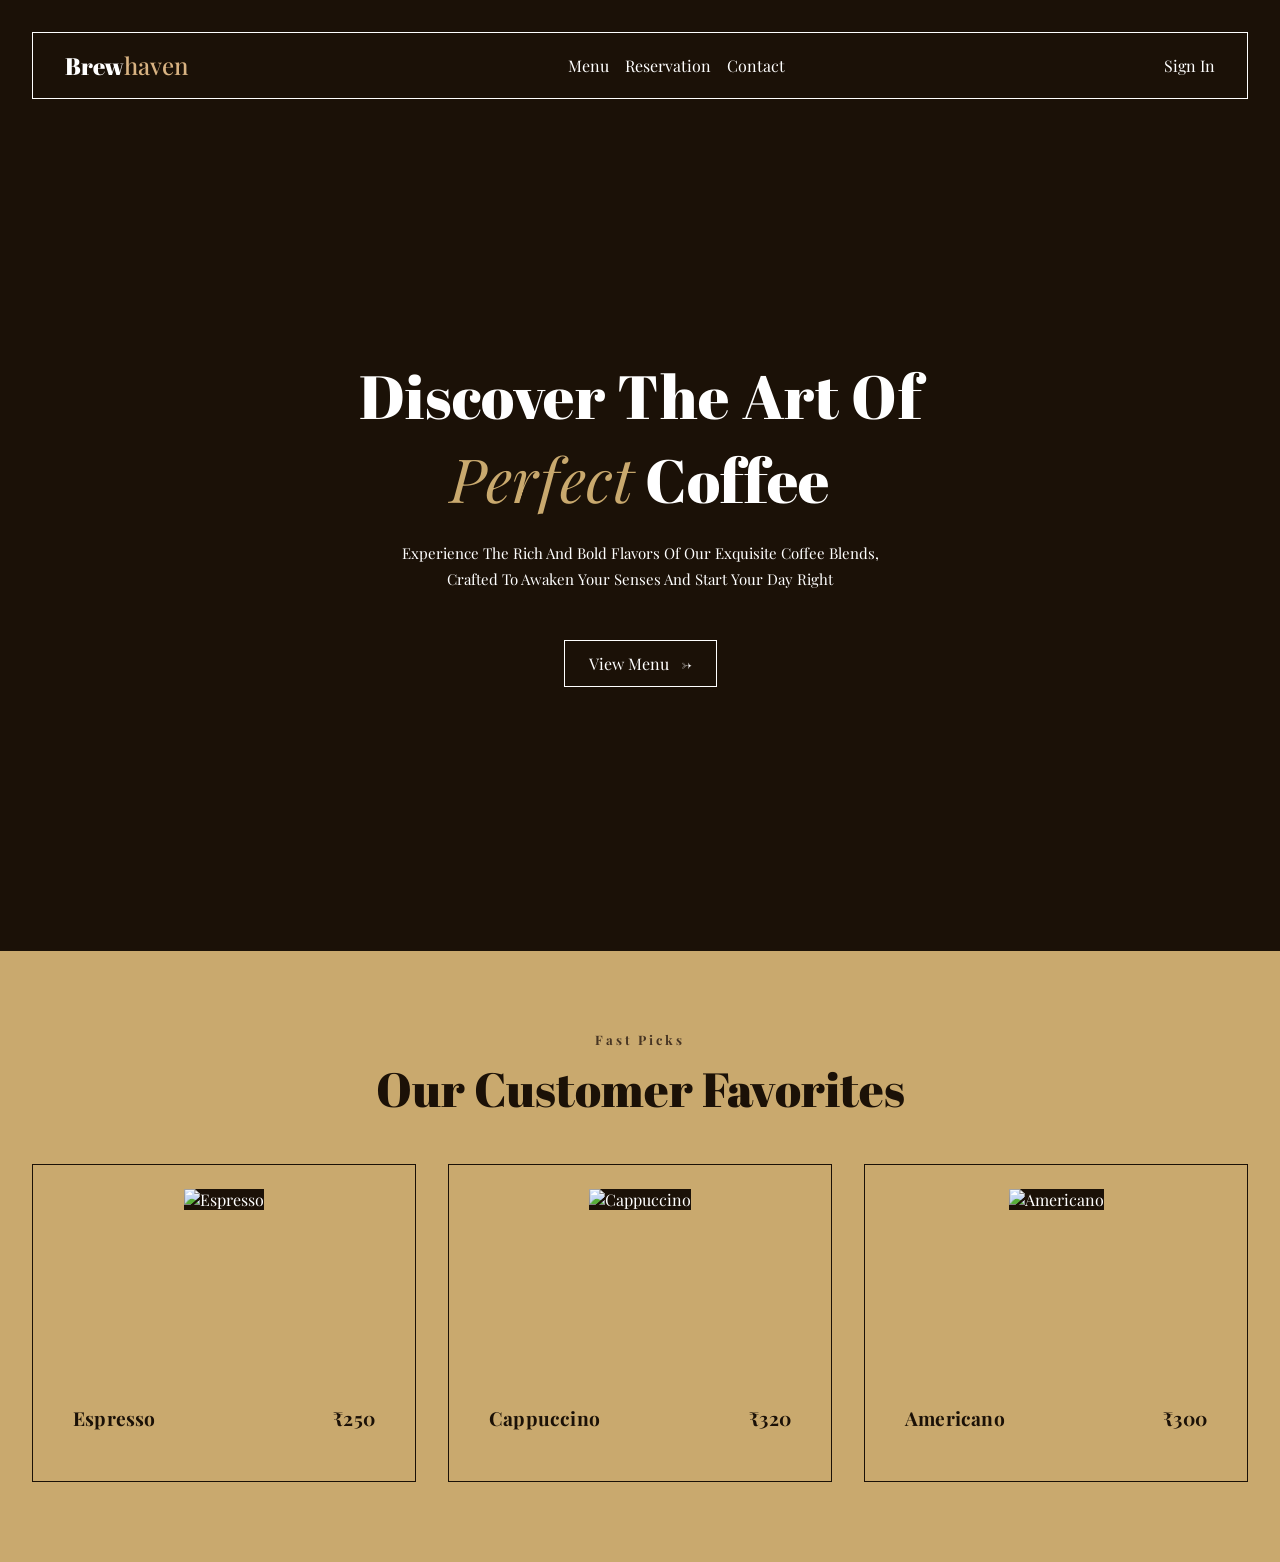
==== index.html @ 0b3e4558 "Create script.js and some design updates to index.html and style.css" ====
<!DOCTYPE html>
<html lang="en">
<head>
    <meta charset="UTF-8">
    <meta name="viewport" content="width=device-width, initial-scale=1.0">
    <title>Brew Haven</title>
    <link rel="stylesheet" href="style.css">
    <script src="script.js" defer></script>
</head>
<body>
    <nav>
        <a class="logo" href="index.html">Brew<span>haven</span></a>
        <ul class="nav-links">
            <li><a href="menu.html">Menu</a></li>
            <li><a href="reservation.html">Reservation</a></li>
            <li><a href="contact.html">Contact</a></li>
        </ul>
        <div class="nav-links">
            <a href="">Sign In</a>
        </div>
    </nav>

    <section class="hero">
        <div class="hero-container">
            <div class="title-box">
                <h1 class="hero-title">Discover The Art Of </h1>
                <h1 class="hero-title"><em>Perfect</em>  Coffee </h1>
            </div>
            <p class="hero-subtitle">Experience The Rich And Bold Flavors Of Our Exquisite Coffee Blends, Crafted To Awaken Your Senses And Start Your Day Right</p>
            <button class="hero-button" onclick="window.location.href='menu.html';">View Menu &nbsp; &rarr;</button>
        </div>
  
    </section>


    <section class="menu-section">
        <div class="menu-header">
            <p class="menu-sub">Fast Picks</p>
            <h2 class="menu-title">Our Customer Favorites</h2>
        </div>

        <div class="menu-grid">
            <div class="card">
                <div class="card-head">
                    <div class="card-img">
                        <img src="" alt="Espresso">
                    </div>
                </div>
                <div class="card-body">
                    <span class="card-name">Espresso</span>
                    <span class="card-price">₹250</span>
                </div>
            </div>
            <div class="card">
                <div class="card-head">
                    <div class="card-img">
                        <img src="" alt="Cappuccino">
                    </div>
                </div>
                <div class="card-body">
                    <span class="card-name">Cappuccino</span>
                    <span class="card-price">₹320</span>
                </div>
            </div>
            <div class="card">
                <div class="card-head">
                    <div class="card-img">
                        <img src="" alt="Americano">
                    </div>
                </div>
                <div class="card-body">
                    <span class="card-name">Americano</span>
                    <span class="card-price">₹300</span>
                </div>
            </div>
            
        </div>

    </section>

</body>
</html>
---- style.css ----
@import url('https://fonts.googleapis.com/css2?family=Abril+Fatface&family=Playfair+Display:ital,wght@0,400..900;1,400..900&family=Roboto:ital,wght@0,100..900;1,100..900&display=swap');
*{
    margin: 0;
    padding: 0;
    box-sizing: border-box;
    background-color: #1B1107;
    font-family: "playfair display", serif;
}
nav {
    border: 0.05rem solid white;
    display: flex;
    justify-content: space-between;
    align-items: center;
    margin: 2rem;
    padding: 1rem 2rem;
}

.logo {
    font-size: 1.5rem;
    font-family: "Abril Fatface", sans-serif;
    font-weight: 500;
    color: white;
    text-decoration: none;
}

.logo span {
    color: #D9B382;
}

.logo:hover span {
    color: white;
}

.logo:hover {
    color: #D9B382;
}

.nav-links {
    list-style: none;
    display: flex;
    gap: 1rem;
}

.nav-links a {
    color: white;
    text-decoration: none;
    font-size: 1rem;
    font-family: "Playfair Display", sans-serif;
    font-weight: 400
}

.nav-links a:hover {
    color: #D9B382;
}

.hero {
    min-height: calc(100vh - 120px);
    display: flex;
    flex-direction: column;
    align-items: center;
    justify-content: center;
    text-align: center;
    color: white;
    overflow: hidden;
    margin-bottom: 40px;
}

.hero-container {
      position: relative; 
      z-index: 1;
      max-width: 680px;
      text-align: center;
    }

.hero-title {
    font-size: clamp(2.4rem, 6vw, 3.8rem);
    font-weight: 100;
    font-family: "Abril Fatface", sans-serif;
    letter-spacing: 0.01em;
}

.hero-title em { 
    font-style: italic; color: #c9a96e; 
}

.title-box {
    margin-bottom: 1.2rem;
}

.hero-subtitle {
    font-size: 15px;
    font-family: "Playfair Display", sans-serif;
    font-weight: 300;
    line-height: 1.75;
    max-width: 480px;
    margin: 0 auto 3rem;
}

.hero-button {
    border: white 0.05rem solid;
    padding: 0.75rem 1.5rem;
    font-size: 1rem;
    font-family: "Playfair Display", sans-serif;
    font-weight: 400;
    color: white;
    text-decoration: none;
    transition: background-color 0.3s ease, color 0.3s ease

}
.hero-button:hover {
    background-color: white;
    color: #1B1107;
    cursor: pointer;
}

.menu-section { 
    padding: 5rem 2rem; 
    background-color: #c9a96e;
}
.menu-header { 
    text-align: center; 
    margin-bottom: 3rem; 
    background-color: #c9a96e;
}
.menu-sub { 
    font-size: 13px; 
    font-family: "Playfair Display", serif;
    letter-spacing: 0.22em; 
    color: rgb(71, 53, 35); 
    font-weight: 700; 
    margin-bottom: 0.8rem; 
    background-color: #c9a96e;
}
.menu-title { 
    font-family: "Abril Fatface", serif; 
    font-size: clamp(2rem, 4vw, 3rem); 
    font-weight: normal; 
    color: #fff; 
    line-height: 1.15; 
    background-color: #c9a96e;
    color: #1B1107;
}
.menu-title em { 
    font-style: italic; 
    color: #c9a96e; 
}
.menu-grid { 
    display: grid; 
    background-color: #c9a96e;
    grid-template-columns: repeat(auto-fit, minmax(250px, 1fr)); 
    gap: 2rem; 
    margin: 0 auto;
}
.card{
    background-color: #c9a96e;
    border: 0.05rem solid #1B1107;
    padding: 1.5rem;
    text-align: center;
    color: white;
    transition: all 0.3s ease;
}
.card:hover {
    transform: translate(-5px, -5px);
    box-shadow: 4px 4px 0 #1b1107;
    cursor: pointer;
}
.card-head {
    background-color: #c9a96e;

}
.card-img {
    background-color: #c9a96e;
    width: 100%; 
    height: 200px; 
    object-fit: cover; 
    display: block

}
.card-body {
    padding: 1rem;
    display: flex;
    align-items: flex-start; 
    justify-content: space-between; 
    margin-bottom: 0.6rem;
    background-color: #c9a96e;
}
.card-name {
    font-family: 'Playfair Display', serif; 
    font-size: 1.2rem; 
    background-color: #c9a96e;
    color: #1B1107; 
    font-weight: 700;
    letter-spacing: 0.01em;
}
.card-price {
    font-family: 'Playfair Display', serif; 
    font-size: 1.2rem; 
    color: #1B1107; 
    font-weight: 700;
    letter-spacing: 0.01em;
    background-color: #c9a96e;
}
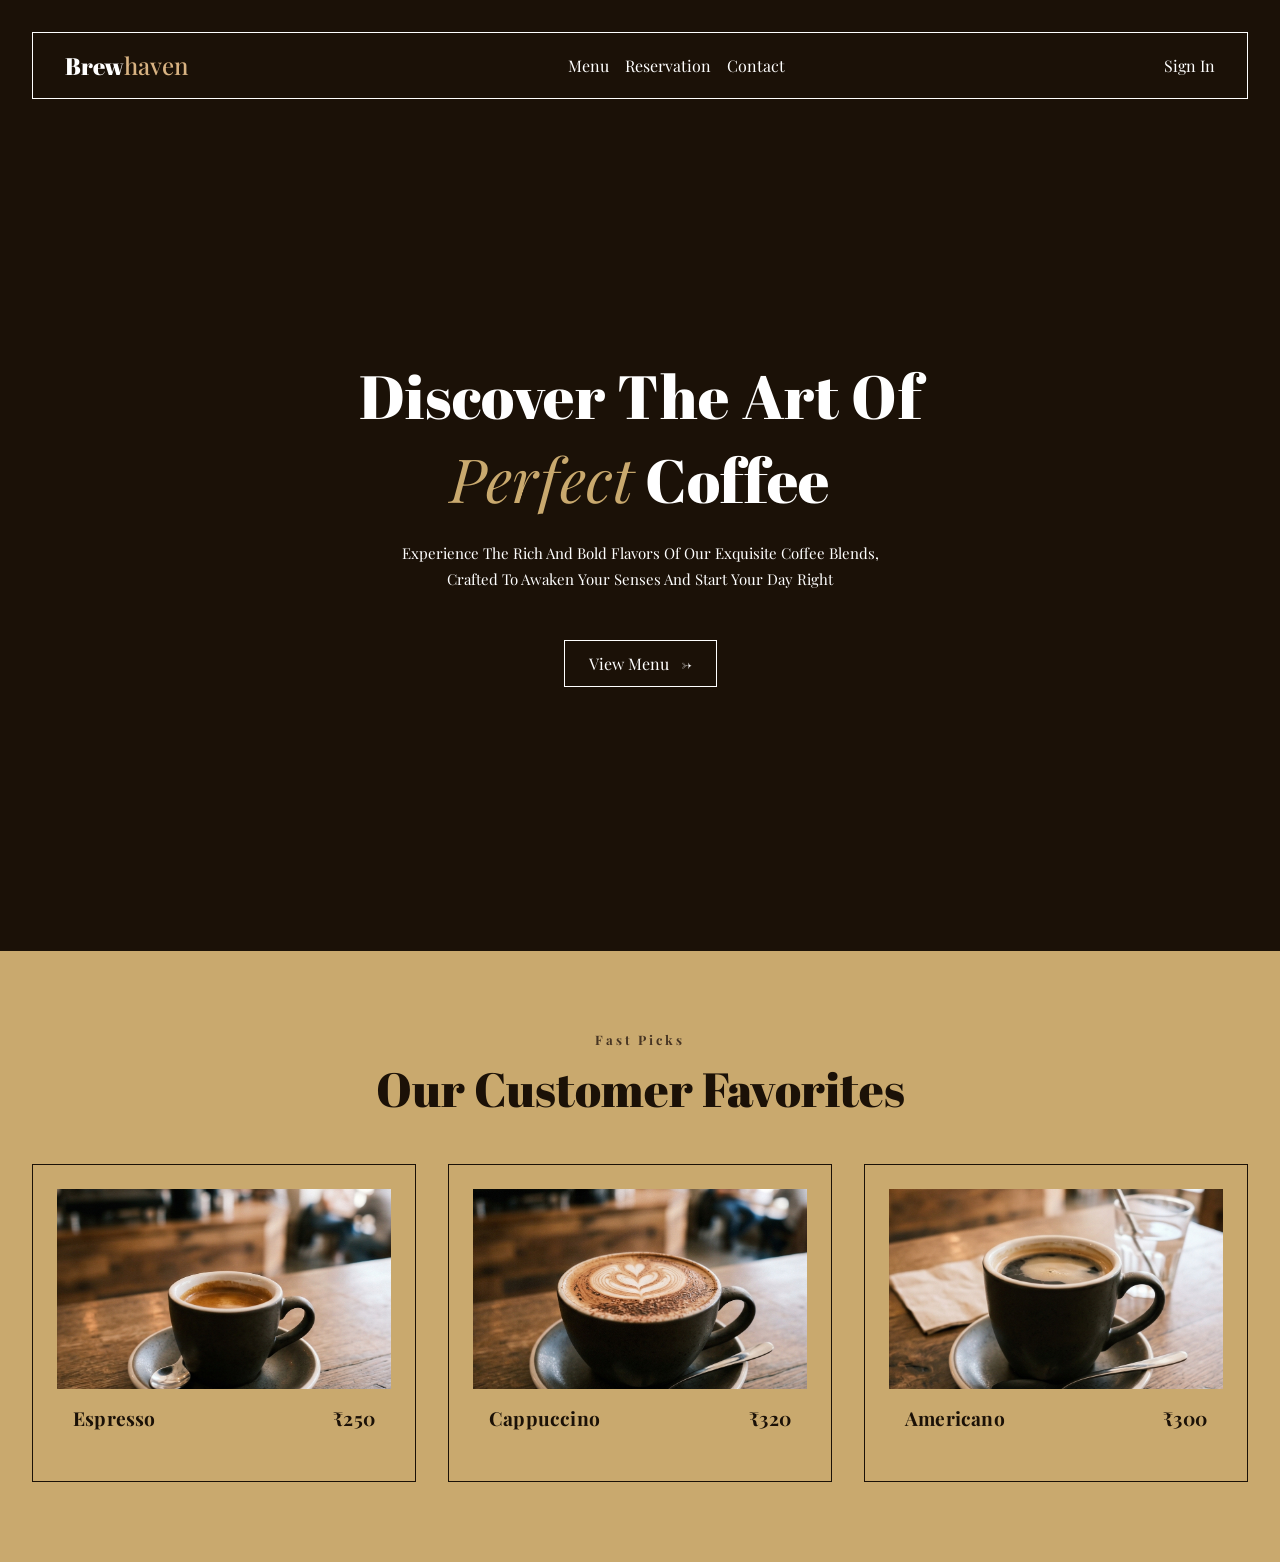
==== commit 96b6b5f7: "Fix image displauy in menu cards" ====
--- a/index.html
+++ b/index.html
@@ -42,9 +42,7 @@
         <div class="menu-grid">
             <div class="card">
                 <div class="card-head">
-                    <div class="card-img">
-                        <img src="" alt="Espresso">
-                    </div>
+                    <img class="card-img" src="/images/espresso.png" alt="Espresso">
                 </div>
                 <div class="card-body">
                     <span class="card-name">Espresso</span>
@@ -53,9 +51,7 @@
             </div>
             <div class="card">
                 <div class="card-head">
-                    <div class="card-img">
-                        <img src="" alt="Cappuccino">
-                    </div>
+                        <img class="card-img" src="/images/cappuccino.png" alt="Cappuccino">
                 </div>
                 <div class="card-body">
                     <span class="card-name">Cappuccino</span>
@@ -64,9 +60,7 @@
             </div>
             <div class="card">
                 <div class="card-head">
-                    <div class="card-img">
-                        <img src="" alt="Americano">
-                    </div>
+                        <img class="card-img" src="/images/americano.png" alt="Americano">
                 </div>
                 <div class="card-body">
                     <span class="card-name">Americano</span>
--- a/style.css
+++ b/style.css
@@ -157,6 +157,7 @@
     padding: 1.5rem;
     text-align: center;
     color: white;
+    overflow: hidden;
     transition: all 0.3s ease;
 }
 .card:hover {
@@ -166,16 +167,17 @@
 }
 .card-head {
     background-color: #c9a96e;
-
-}
-.card-img {
-    background-color: #c9a96e;
     width: 100%; 
     height: 200px; 
     object-fit: cover; 
     display: block
 
-}
+
+}
+.card-img {
+     width: 100%; height: 200px; object-fit: cover; display: block; 
+}
+
 .card-body {
     padding: 1rem;
     display: flex;
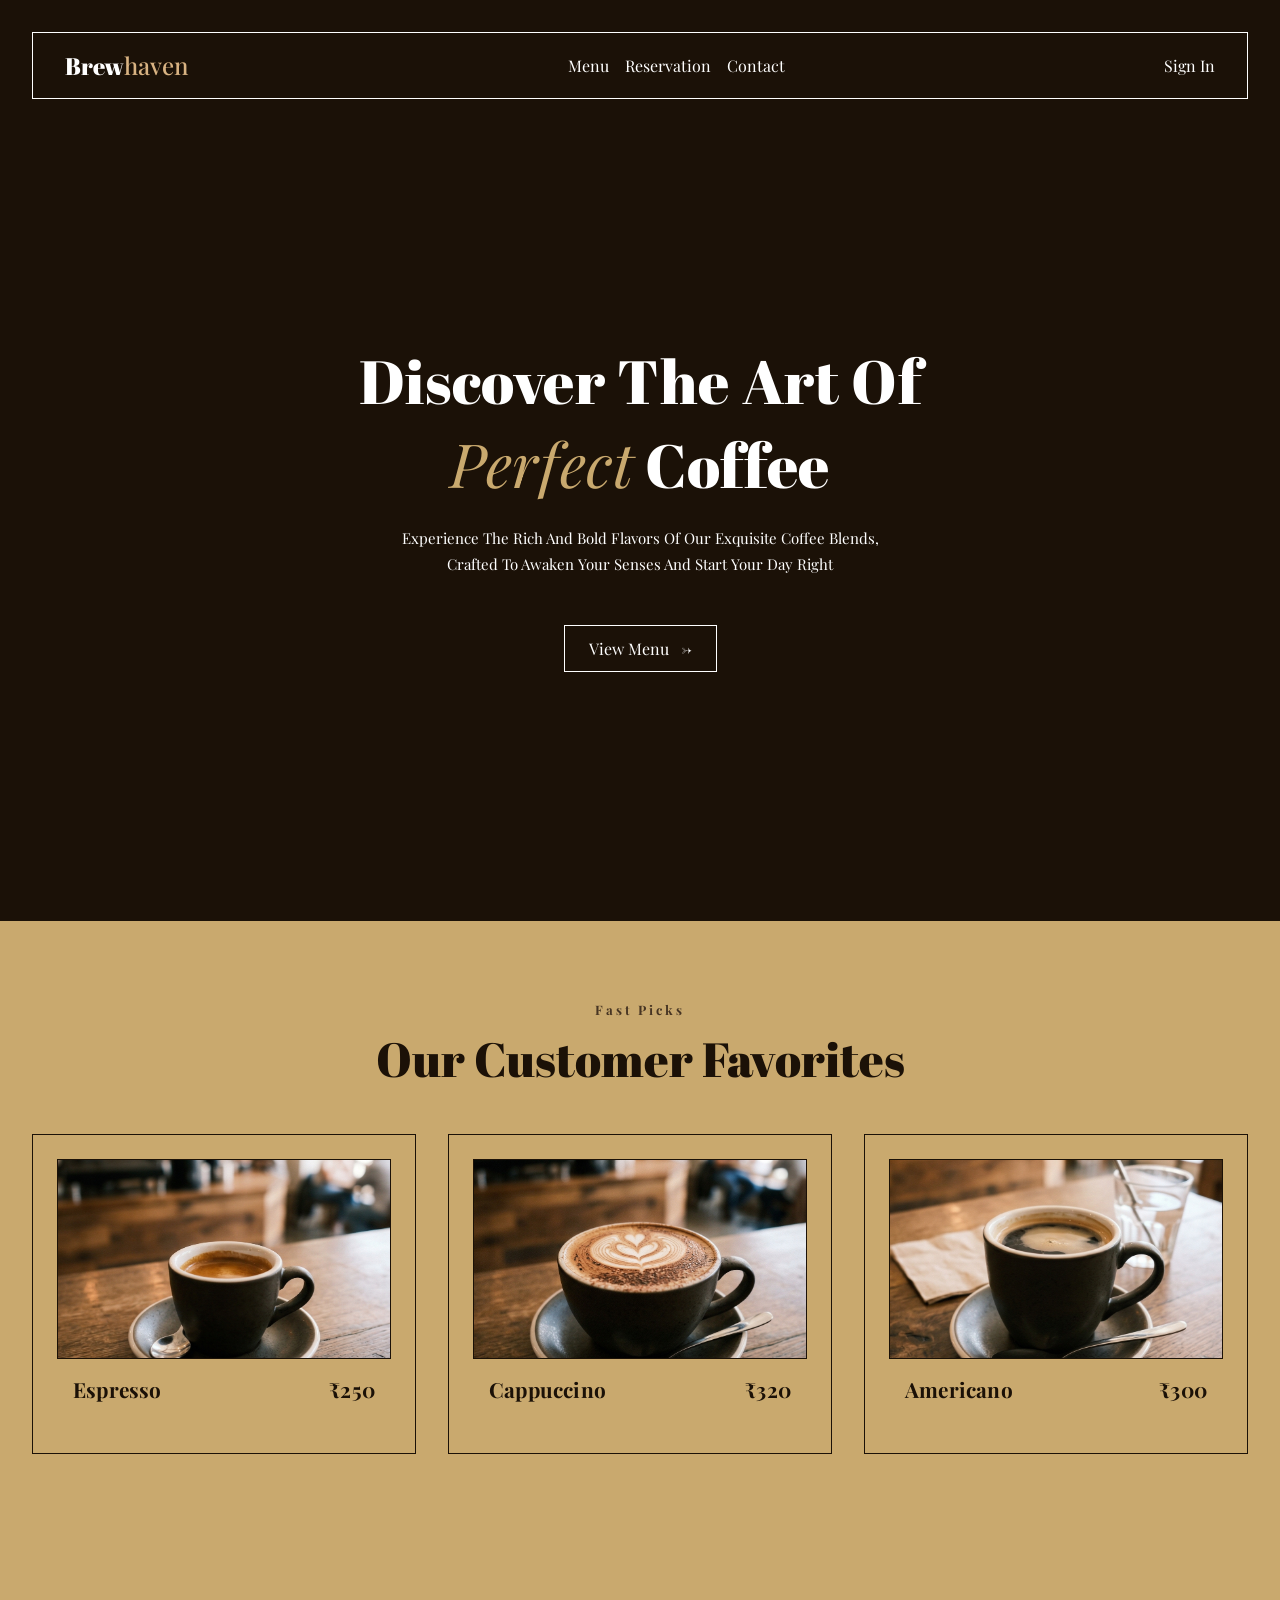
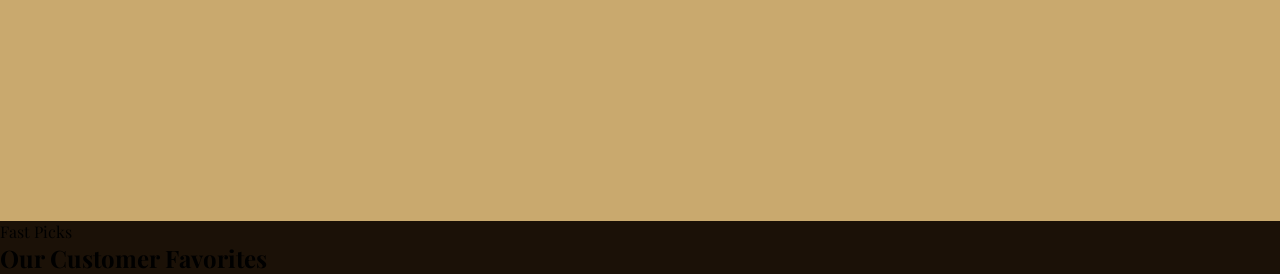
==== commit 03c6e3dc: "Small css value changes to make the website look better." ====
--- a/index.html
+++ b/index.html
@@ -32,7 +32,6 @@
   
     </section>
 
-
     <section class="menu-section">
         <div class="menu-header">
             <p class="menu-sub">Fast Picks</p>
@@ -51,7 +50,7 @@
             </div>
             <div class="card">
                 <div class="card-head">
-                        <img class="card-img" src="/images/cappuccino.png" alt="Cappuccino">
+                      <img class="card-img" src="/images/cappuccino.png" alt="Cappuccino">
                 </div>
                 <div class="card-body">
                     <span class="card-name">Cappuccino</span>
@@ -60,7 +59,7 @@
             </div>
             <div class="card">
                 <div class="card-head">
-                        <img class="card-img" src="/images/americano.png" alt="Americano">
+                    <img class="card-img" src="/images/americano.png" alt="Americano">
                 </div>
                 <div class="card-body">
                     <span class="card-name">Americano</span>
@@ -72,5 +71,20 @@
 
     </section>
 
+    <section class="about-section">
+        <div class="about-header">
+            <p class="about-sub">Fast Picks</p>
+            <h2 class="about-title">Our Customer Favorites</h2>
+        </div>
+    </section>
+
+    <section class="customer-section">
+
+    </section>
+
+    <section class="footer">
+
+    </section>
+
 </body>
 </html>
--- a/style.css
+++ b/style.css
@@ -54,7 +54,7 @@
 }
 
 .hero {
-    min-height: calc(100vh - 120px);
+    min-height: calc(100vh - 150px);
     display: flex;
     flex-direction: column;
     align-items: center;
@@ -114,6 +114,7 @@
 }
 
 .menu-section { 
+    min-height: 100vh;
     padding: 5rem 2rem; 
     background-color: #c9a96e;
 }
@@ -153,7 +154,7 @@
 }
 .card{
     background-color: #c9a96e;
-    border: 0.05rem solid #1B1107;
+    border: 0.1rem solid #1B1107;
     padding: 1.5rem;
     text-align: center;
     color: white;
@@ -175,7 +176,11 @@
 
 }
 .card-img {
-     width: 100%; height: 200px; object-fit: cover; display: block; 
+    width: 100%; 
+    height: 200px; 
+    object-fit: cover; 
+    display: block; 
+    border:0.1rem solid #1B1107;
 }
 
 .card-body {
@@ -188,7 +193,7 @@
 }
 .card-name {
     font-family: 'Playfair Display', serif; 
-    font-size: 1.2rem; 
+    font-size: 1.3rem; 
     background-color: #c9a96e;
     color: #1B1107; 
     font-weight: 700;
@@ -196,10 +201,11 @@
 }
 .card-price {
     font-family: 'Playfair Display', serif; 
-    font-size: 1.2rem; 
+    font-size: 1.3rem; 
     color: #1B1107; 
     font-weight: 700;
     letter-spacing: 0.01em;
     background-color: #c9a96e;
 }
 
+
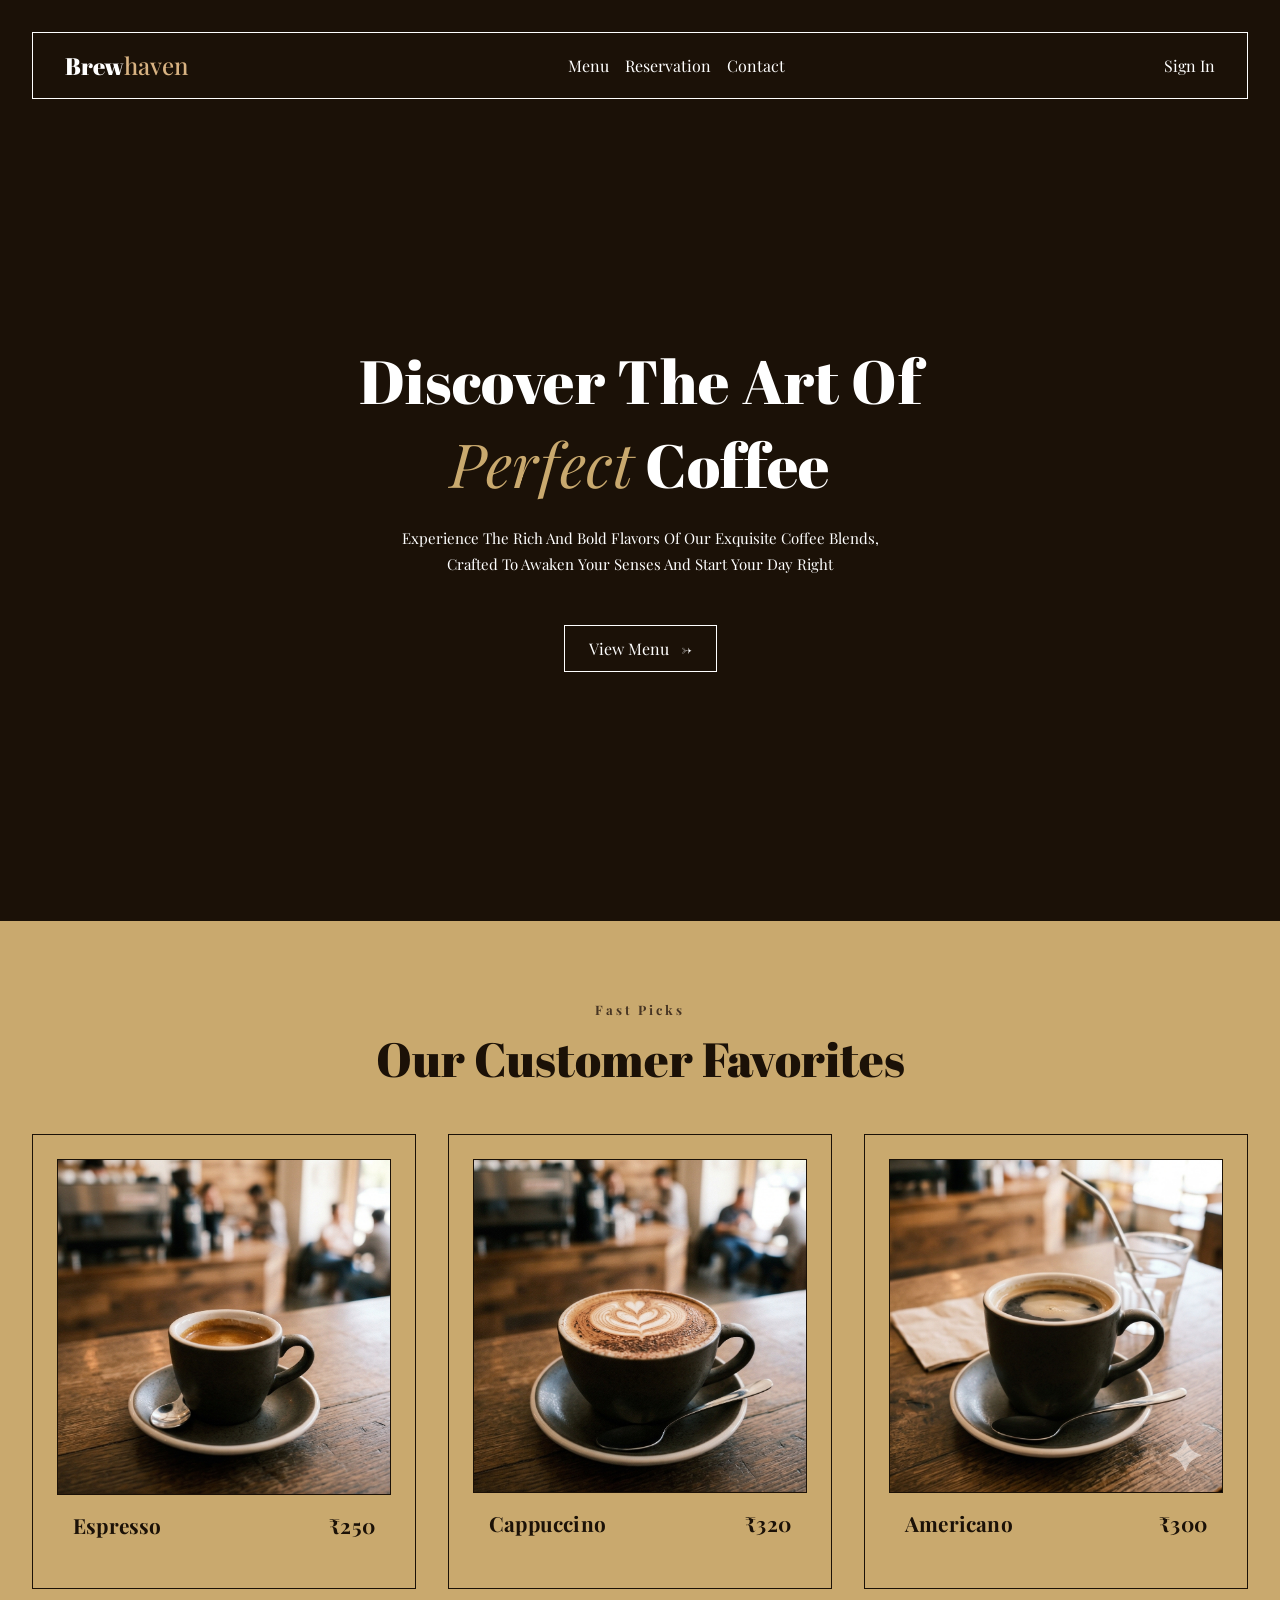
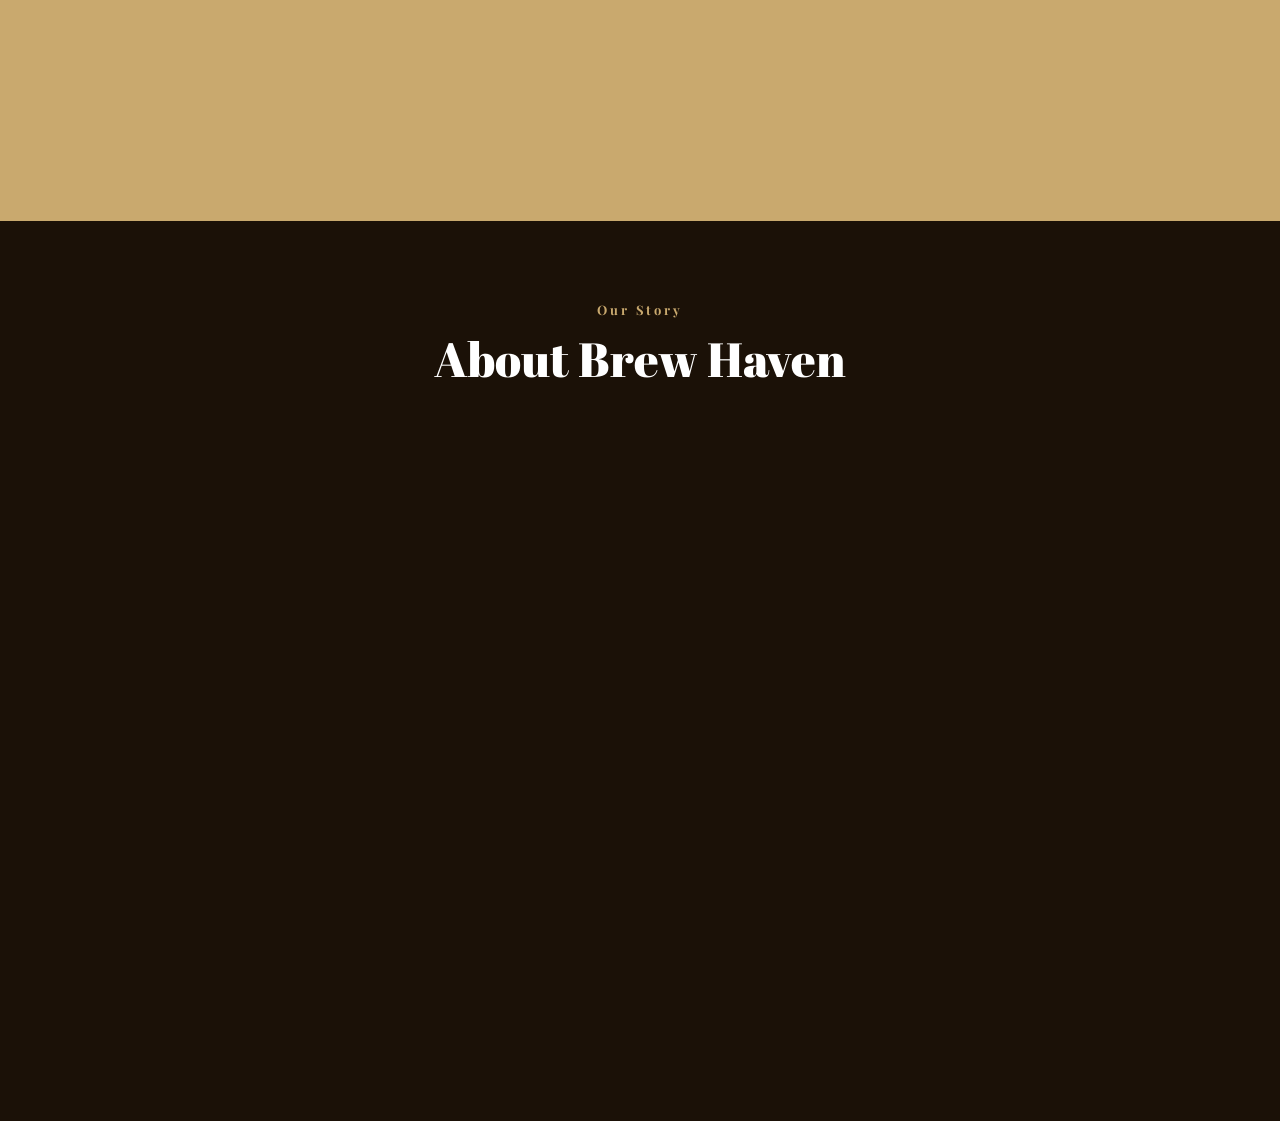
==== commit 20b5dedf: "Fix the images dimension bug and update the style of the website" ====
--- a/index.html
+++ b/index.html
@@ -73,8 +73,8 @@
 
     <section class="about-section">
         <div class="about-header">
-            <p class="about-sub">Fast Picks</p>
-            <h2 class="about-title">Our Customer Favorites</h2>
+            <p class="about-sub">Our Story</p>
+            <h2 class="about-title">About Brew Haven</h2>
         </div>
     </section>
 
@@ -82,9 +82,9 @@
 
     </section>
 
-    <section class="footer">
-
-    </section>
+    <footer>
+        
+    </footer>
 
 </body>
 </html>
--- a/style.css
+++ b/style.css
@@ -168,17 +168,13 @@
 }
 .card-head {
     background-color: #c9a96e;
-    width: 100%; 
-    height: 200px; 
-    object-fit: cover; 
+    max-width: 100%; 
+    height: auto; 
     display: block
-
-
 }
 .card-img {
-    width: 100%; 
-    height: 200px; 
-    object-fit: cover; 
+    max-width: 100%; 
+    height: auto; 
     display: block; 
     border:0.1rem solid #1B1107;
 }
@@ -209,3 +205,27 @@
 }
 
 
+.about-section { 
+    min-height: 100vh;
+    padding: 5rem 2rem; 
+}
+.about-header { 
+    text-align: center; 
+    margin-bottom: 3rem; 
+}
+.about-sub { 
+    font-size: 13px; 
+    font-family: "Playfair Display", serif;
+    letter-spacing: 0.22em; 
+    color: #c9a96e; 
+    font-weight: 700; 
+    margin-bottom: 0.8rem; 
+}
+.about-title { 
+    font-family: "Abril Fatface", serif; 
+    font-size: clamp(2rem, 4vw, 3rem); 
+    font-weight: normal; 
+    line-height: 1.15; 
+    color: white;
+}
+
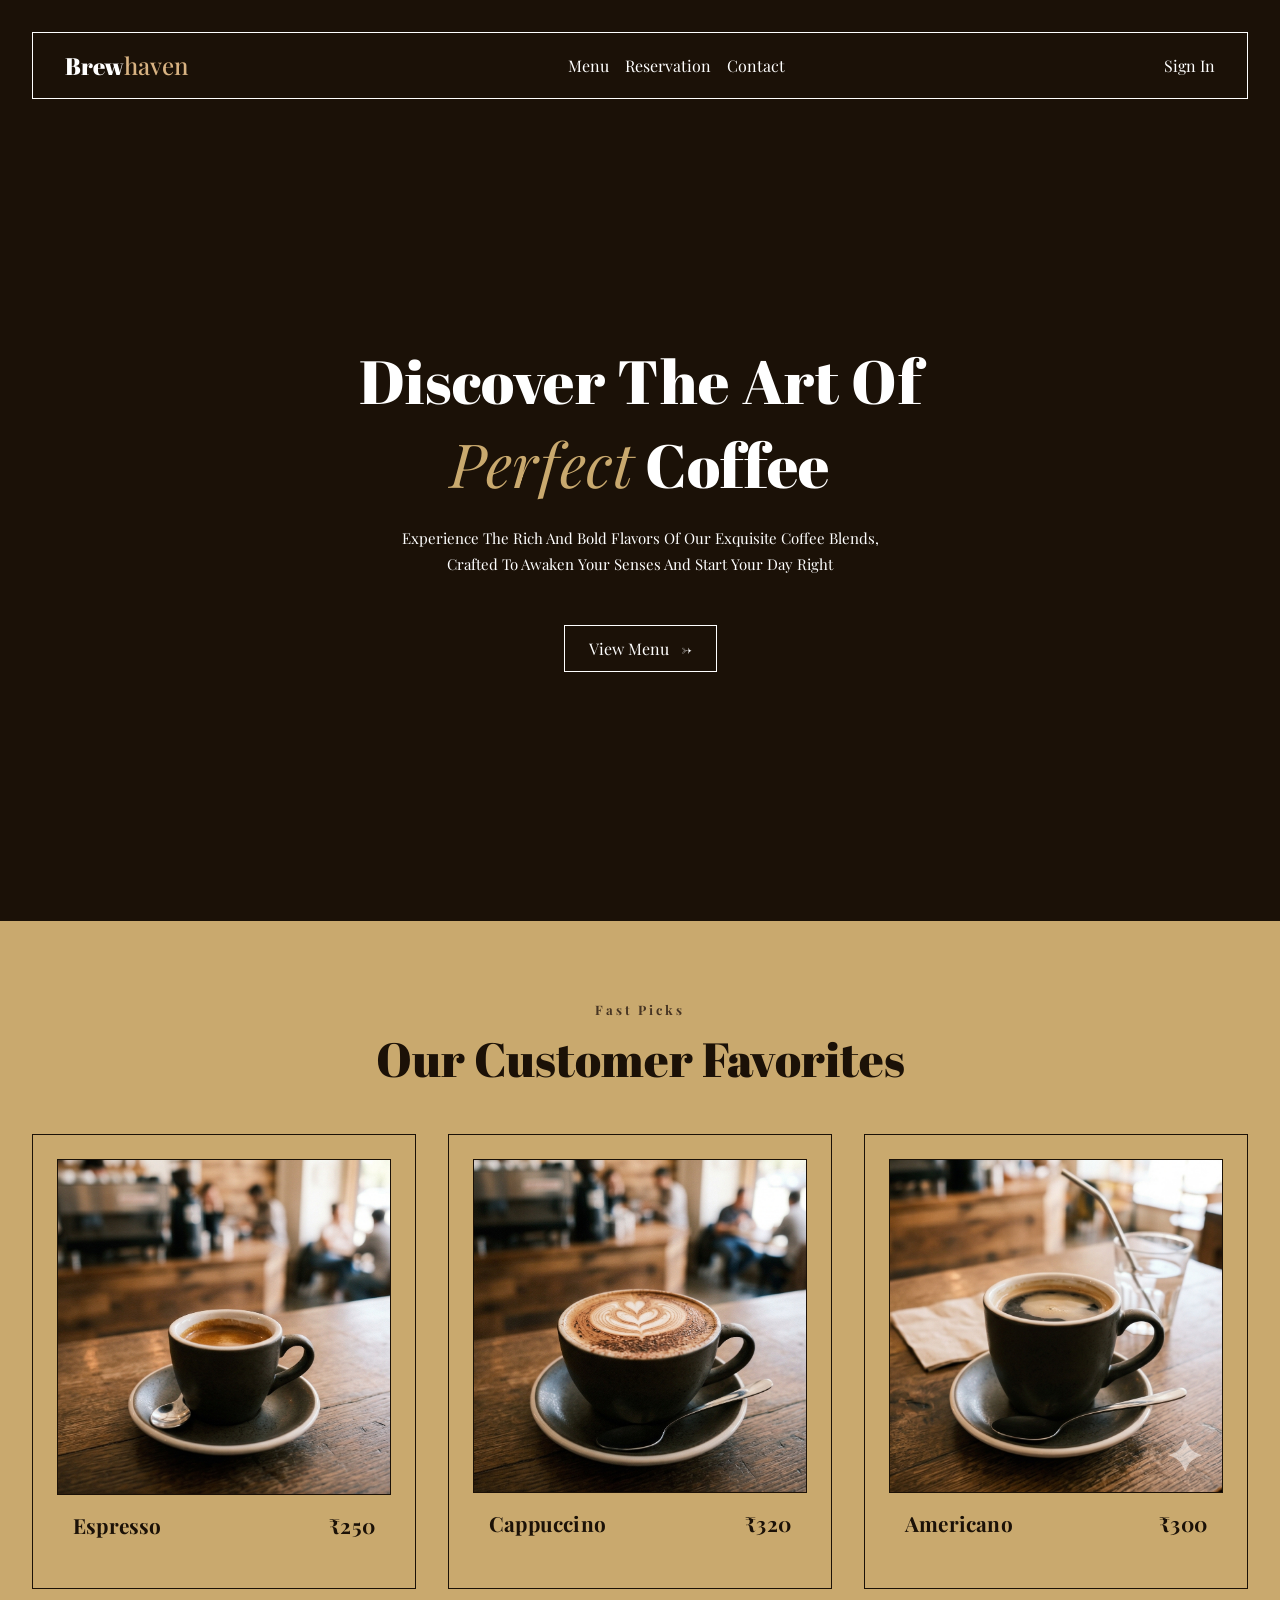
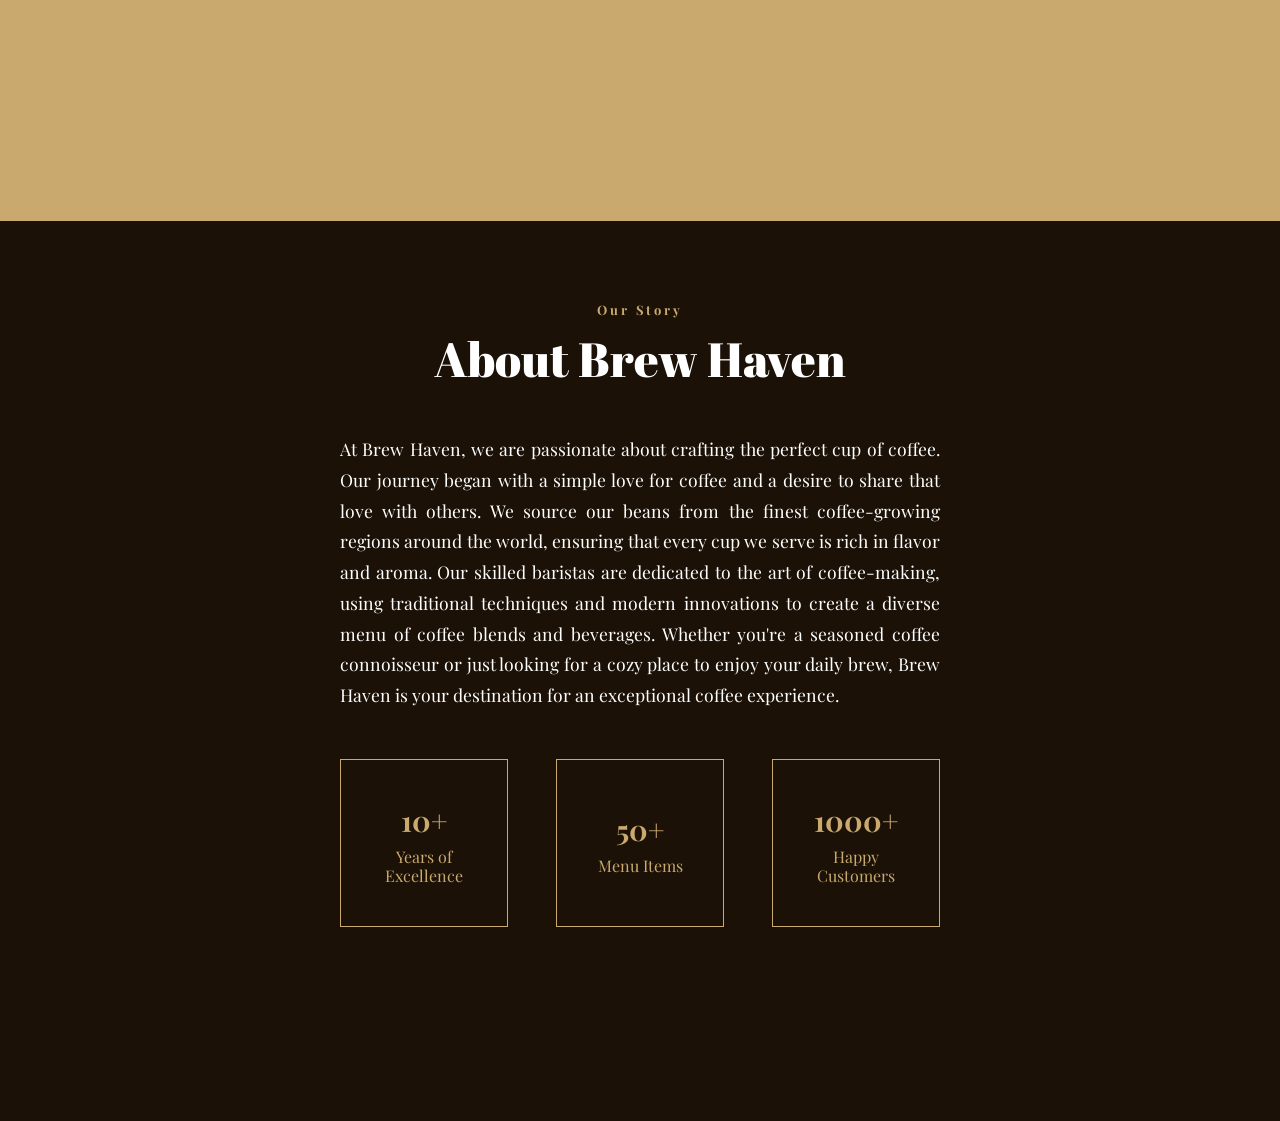
==== commit cf930d00: "Add style to about section and stats section" ====
--- a/index.html
+++ b/index.html
@@ -76,6 +76,31 @@
             <p class="about-sub">Our Story</p>
             <h2 class="about-title">About Brew Haven</h2>
         </div>
+        <div class="about-content">
+            <p class="about-desc">At Brew Haven, we are passionate about crafting the perfect cup of coffee. Our journey began with a simple love for coffee and a desire to share that love with others. We source our beans from the finest coffee-growing regions around the world, ensuring that every cup we serve is rich in flavor and aroma. Our skilled baristas are dedicated to the art of coffee-making, using traditional techniques and modern innovations to create a diverse menu of coffee blends and beverages. Whether you're a seasoned coffee connoisseur or just looking for a cozy place to enjoy your daily brew, Brew Haven is your destination for an exceptional coffee experience.</p>
+        </div>
+        <div class="stats-grid">
+            <div class="stat-card">
+                <div class="stat-body">
+                    <div class="stat-number">10+</div>
+                    <div class="stat-label">Years of <br> Excellence</div>
+                </div>
+            </div>
+            
+            <div class="stat-card">
+                <div class="stat-body">
+                    <div class="stat-number">50+</div>
+                    <div class="stat-label">Menu Items</div>
+                </div>
+            </div>
+            
+            <div class="stat-card">
+                <div class="stat-body">
+                    <div class="stat-number">1000+</div>
+                    <div class="stat-label">Happy <br> Customers</div>
+                </div>
+            </div>
+        </div>
     </section>
 
     <section class="customer-section">
--- a/style.css
+++ b/style.css
@@ -164,7 +164,6 @@
 .card:hover {
     transform: translate(-5px, -5px);
     box-shadow: 4px 4px 0 #1b1107;
-    cursor: pointer;
 }
 .card-head {
     background-color: #c9a96e;
@@ -228,4 +227,69 @@
     line-height: 1.15; 
     color: white;
 }
-
+.about-content{
+    display: flex;
+    flex-direction: column;
+    align-items: center;
+    gap: 2rem;
+}
+.about-desc{
+    color: white;
+    font-family: "Playfair Display", serif;
+    text-align: justify;
+    font-size: 1.1rem;
+    font-weight: 100;
+    line-height: 1.75;
+    max-width: 600px;
+}
+.stats-grid{
+    display: grid;
+    grid-template-columns: repeat(auto-fit, minmax(150px, 1fr));
+    gap: 3rem;
+    margin: 0 auto; 
+    margin-top: 3rem;
+    width: 600px;
+}
+.about-stats{
+    display: flex;
+    gap: 2rem;
+    flex-wrap: wrap;
+
+}
+.stat-card{
+    background-color: #1B1107;
+    border: 0.1rem solid #c9a96e;
+    padding: 1.5rem;
+    display: flex;
+    align-items: center;
+    justify-content: center;
+    aspect-ratio: 1 / 1;
+    color: white;
+    transition: all 0.3s ease;
+
+}
+.stat-card:hover {
+    transform: translate(-5px, -5px);
+    box-shadow: 4px 4px 0 #c9a96e;
+}
+.stat-body{
+    display: flex;
+    flex-direction: column;
+    align-items: center;
+    text-align: center;
+    gap: 0.5rem;
+}
+.stat-number{
+    font-family: 'Playfair Display', serif;
+    font-size: 1.8rem;
+    color: #c9a96e;
+    font-weight: 700;
+}
+.stat-label{
+    font-family: 'Playfair Display', serif;
+    font-size: 1rem;
+    color: #c9a96e;
+    line-height: 1.2;
+}
+
+
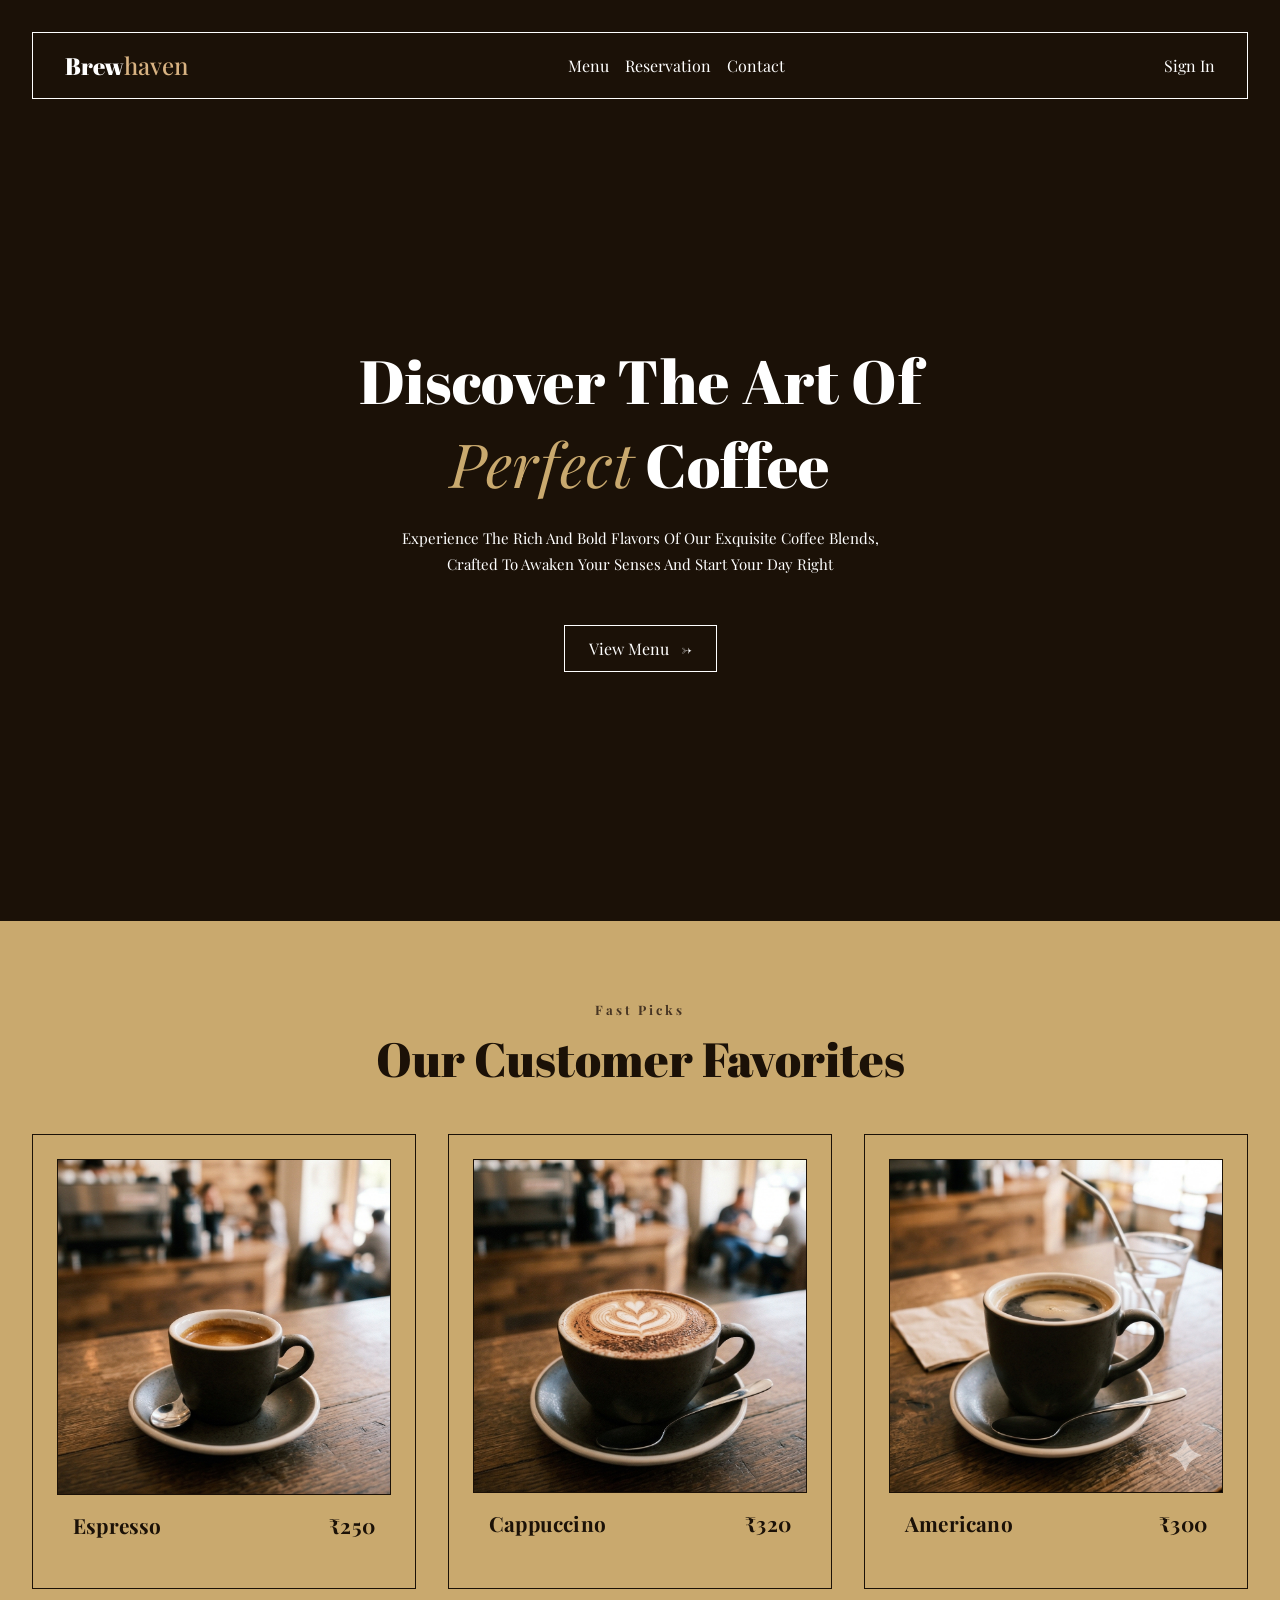
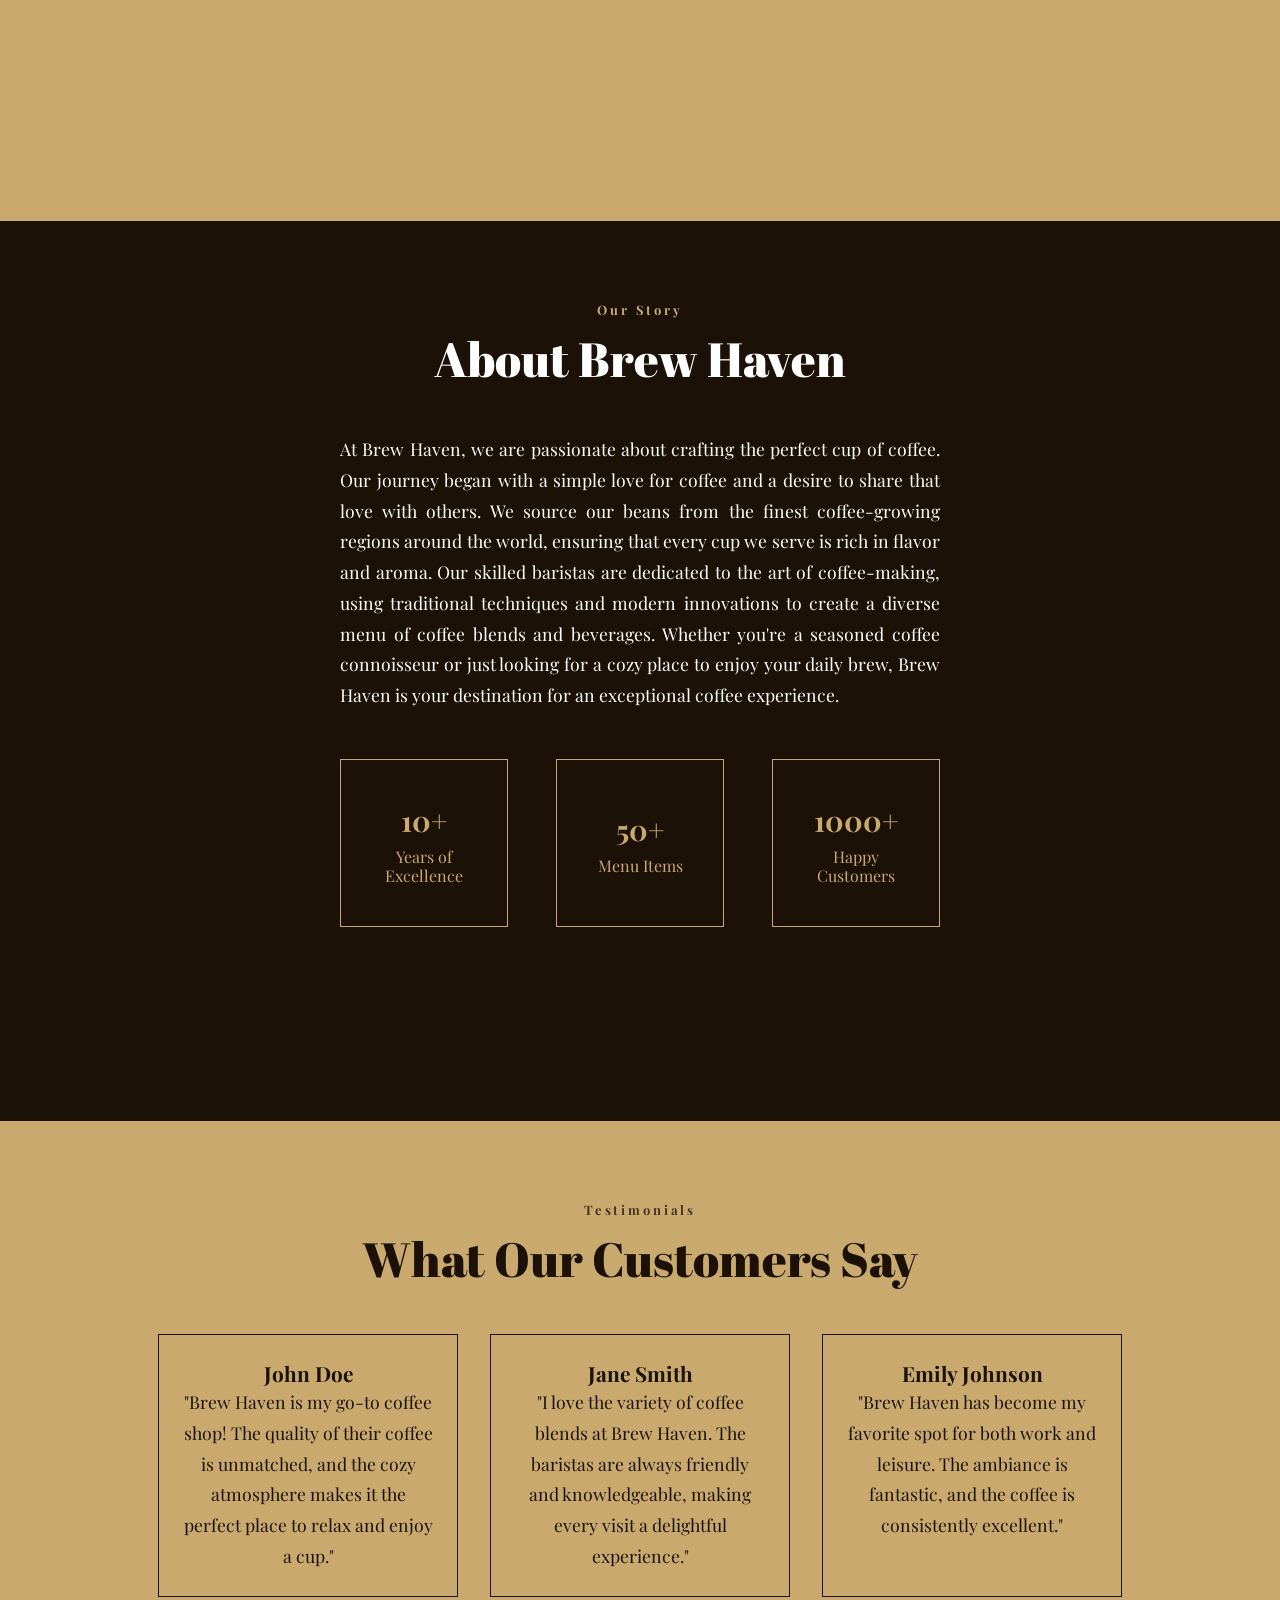
==== commit b8c102d9: "Add customer review section and update the index.html and style.css files to include the new section" ====
--- a/index.html
+++ b/index.html
@@ -104,7 +104,32 @@
     </section>
 
     <section class="customer-section">
+        <div class="customer-header">
+            <p class="customer-sub">Testimonials</p>
+            <h2 class="customer-title">What Our Customers Say</h2>
+        </div>
+        <div class="customer-body">
+            <div class="customer-card">
+                <div class="customer-info">
+                    <div class="customer-name">John Doe</div>
+                </div>
+                <p class="customer-review">"Brew Haven is my go-to coffee shop! The quality of their coffee is unmatched, and the cozy atmosphere makes it the perfect place to relax and enjoy a cup."</p>
+            </div>
 
+            <div class="customer-card">
+                <div class="customer-info">
+                    <div class="customer-name">Jane Smith</div>
+                </div>
+                <p class="customer-review">"I love the variety of coffee blends at Brew Haven. The baristas are always friendly and knowledgeable, making every visit a delightful experience."</p>
+            </div>
+
+            <div class="customer-card">
+                <div class="customer-info">
+                    <div class="customer-name">Emily Johnson</div>
+                </div>
+                <p class="customer-review">"Brew Haven has become my favorite spot for both work and leisure. The ambiance is fantastic, and the coffee is consistently excellent."</p>
+            </div>
+        </div>
     </section>
 
     <footer>
--- a/style.css
+++ b/style.css
@@ -292,4 +292,72 @@
     line-height: 1.2;
 }
 
-
+.customer-section {
+    min-height: 100vh;
+    padding: 5rem 2rem;
+    background-color: #c9a96e;
+}
+.customer-header{
+    text-align: center; 
+    margin-bottom: 3rem; 
+    background-color: #c9a96e;
+}
+.customer-sub{
+    font-size: 13px; 
+    font-family: "Playfair Display", serif;
+    letter-spacing: 0.22em; 
+    color: rgb(71, 53, 35); 
+    font-weight: 700; 
+    margin-bottom: 0.8rem; 
+    background-color: #c9a96e;
+}
+.customer-title{
+    font-family: "Abril Fatface", serif; 
+    font-size: clamp(2rem, 4vw, 3rem); 
+    font-weight: normal; 
+    color: #fff; 
+    line-height: 1.15; 
+    background-color: #c9a96e;
+    color: #1B1107;
+}
+
+.customer-body{
+    display: flex;
+    gap: 2rem;
+    flex-wrap: wrap;
+    justify-content: center;
+    color: #1B1107;
+    background-color: #c9a96e;
+}
+.customer-card{
+    background-color: #c9a96e;
+    border: 0.1rem solid #1B1107;
+    padding: 1.5rem;
+    text-align: center;
+    color: white;
+    width: 300px;
+    transition: all 0.3s ease;
+}
+.customer-info{
+    display: flex;
+    flex-direction: column;
+    align-items: center;
+    gap: 0.5rem;
+    color: #1B1107;
+    background-color: #c9a96e;
+}
+.customer-name{
+    font-family: 'Playfair Display', serif;
+    font-size: 1.3rem;
+    color: #1B1107;
+    background-color: #c9a96e;
+    font-weight: 700;
+}
+.customer-review{
+    font-family: 'Playfair Display', serif;
+    font-size: 1.1rem;
+    color: #1B1107;
+    background-color: #c9a96e;
+    font-weight: 100;
+    line-height: 1.75;
+}
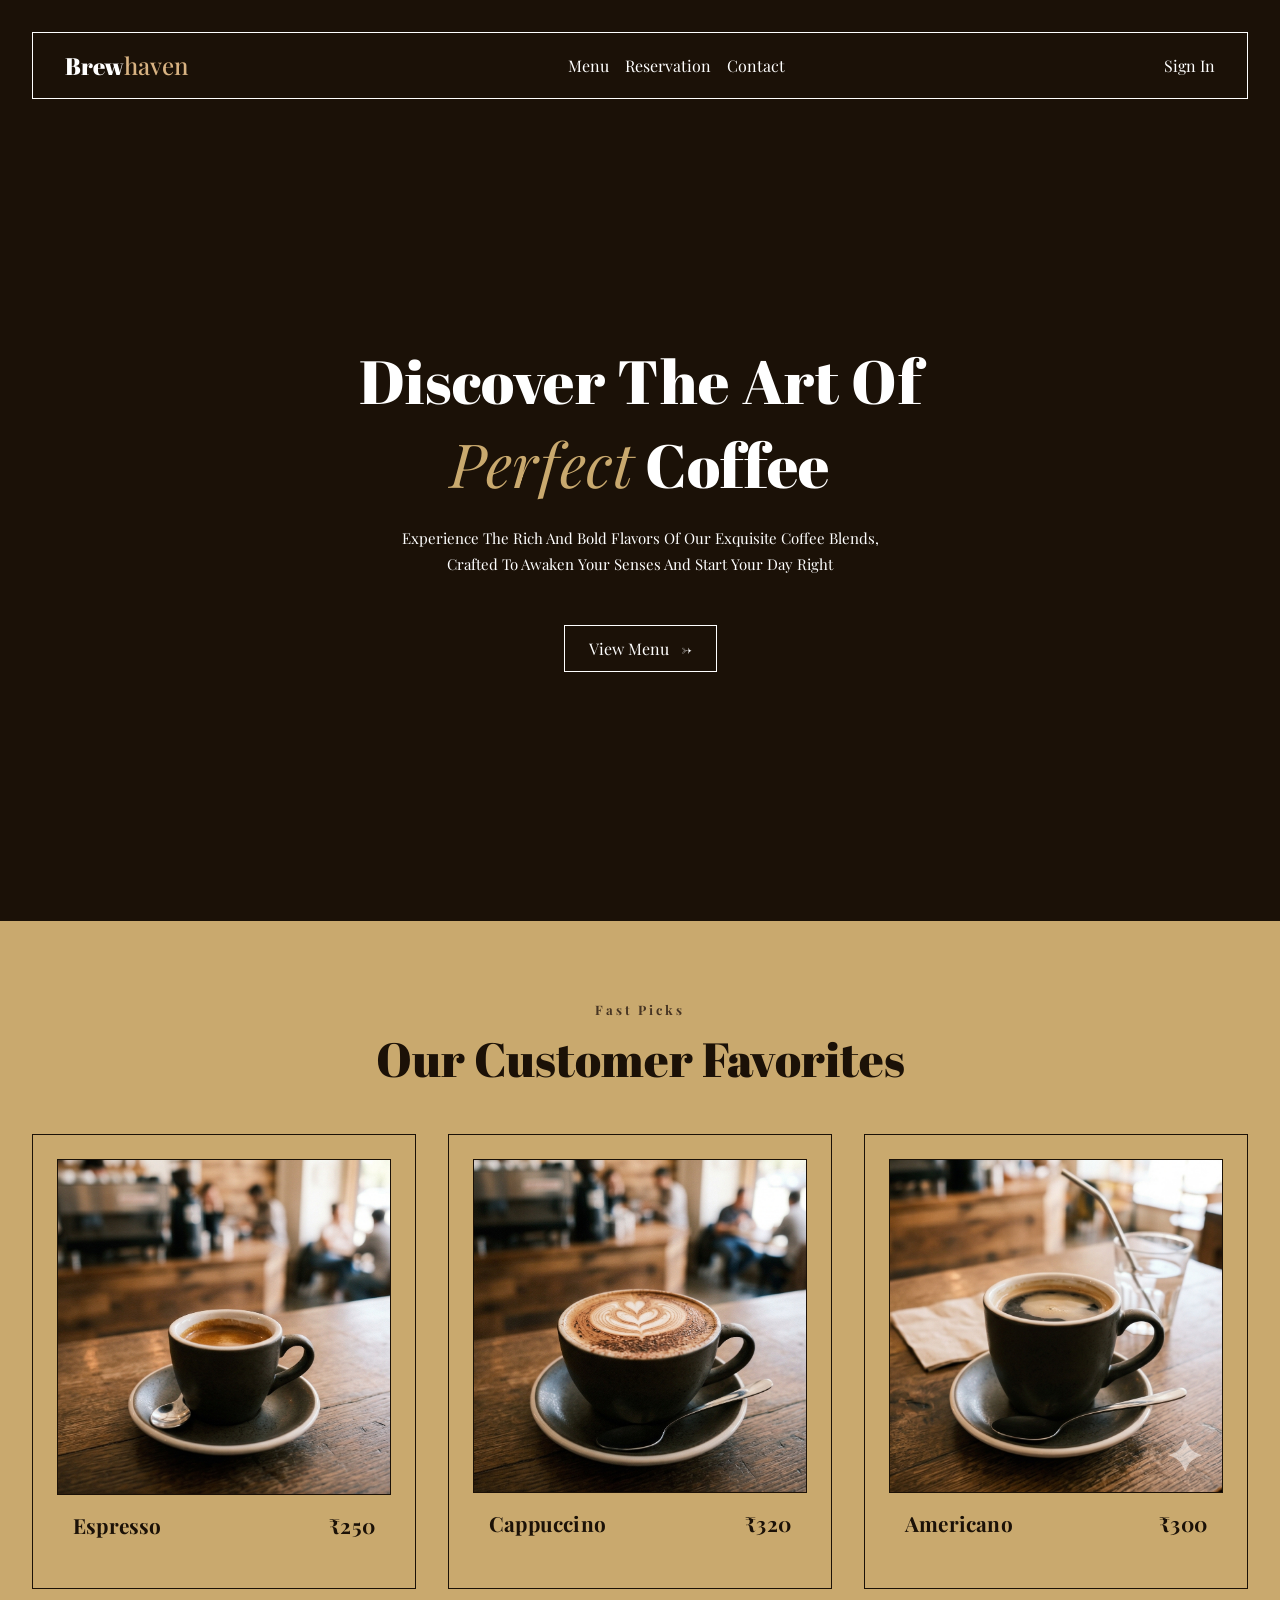
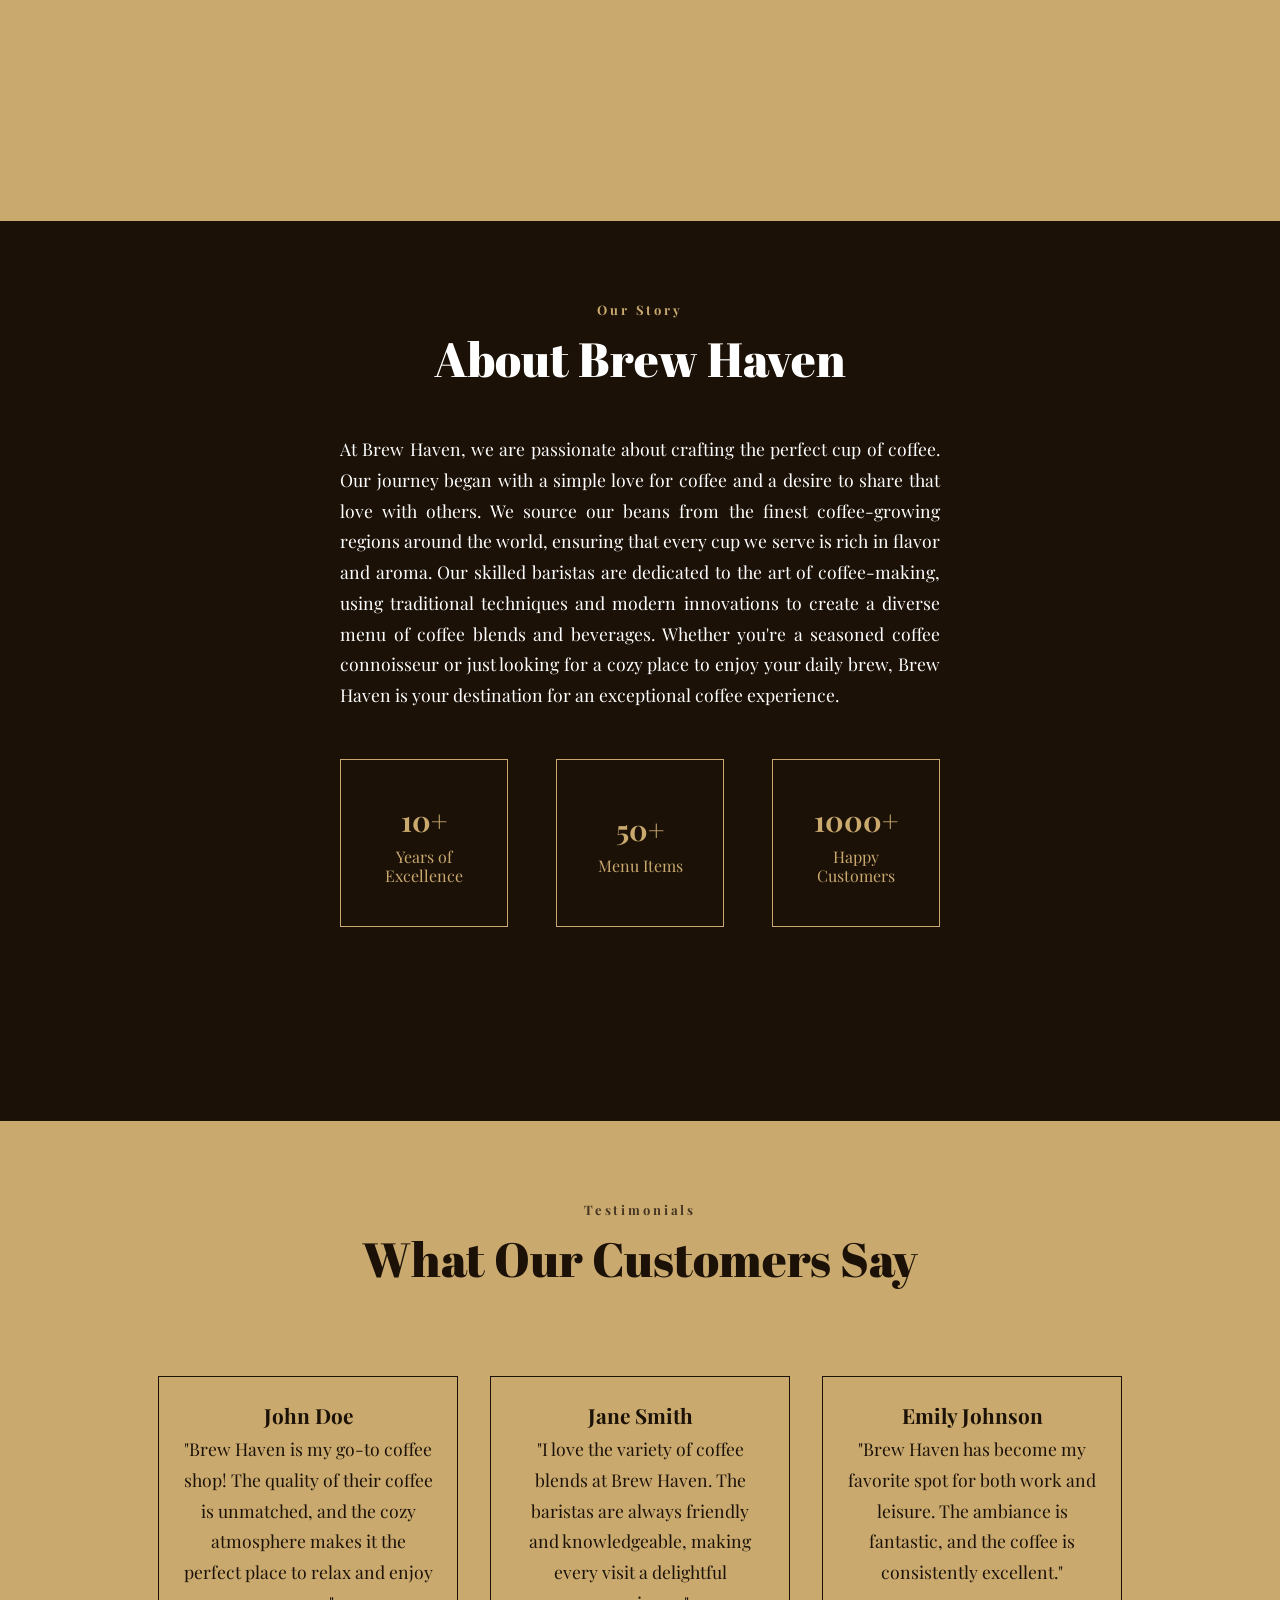
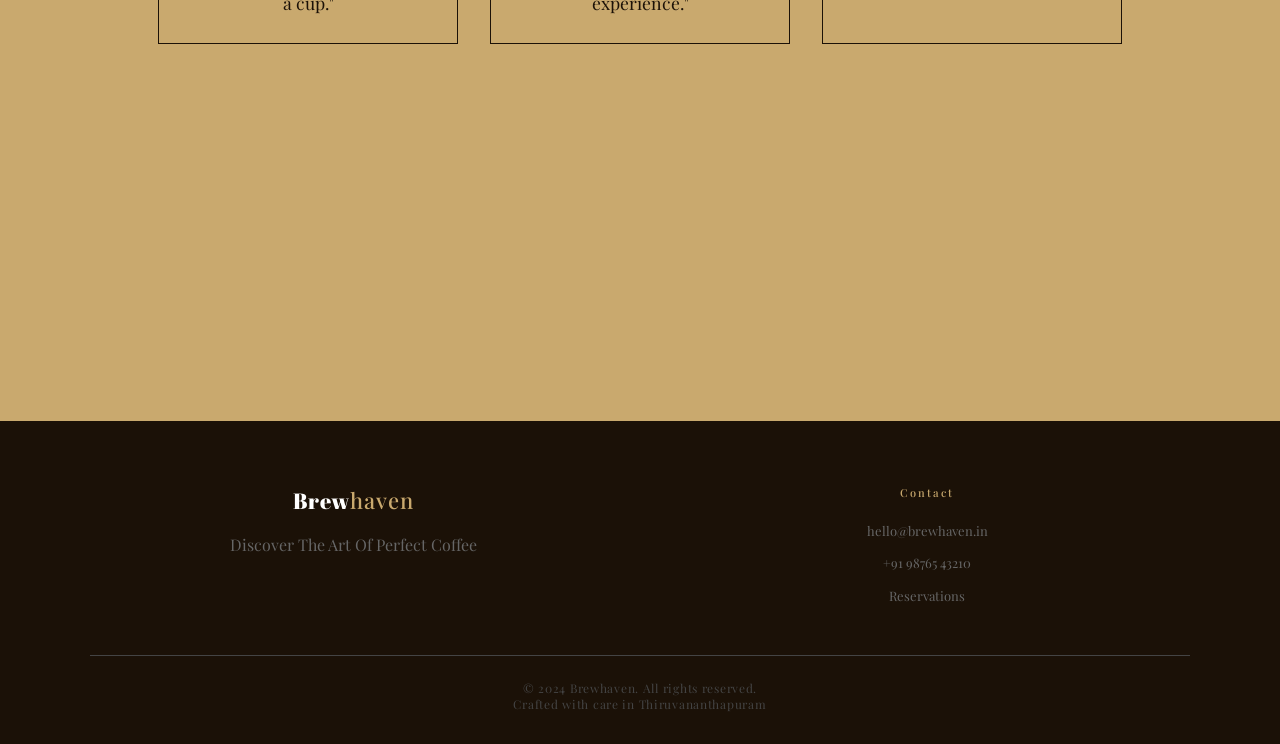
==== commit cad00bf6: "Added a new footer design to the website, including a new layout for the footer top section and upda" ====
--- a/index.html
+++ b/index.html
@@ -133,7 +133,27 @@
     </section>
 
     <footer>
-        
+        <div class="footer-inner">
+            <div class="footer-top">
+                <div class="footer-brand">
+                    <a class="logo" href="#">Brew<span>haven</span></a>
+                    <p class="footer-desc">Discover The Art Of Perfect Coffee</p>
+                </div>
+                <div class="footer-col">
+                    <h4>Contact</h4>
+                    <ul>
+                    <li><a href="#">hello@brewhaven.in</a></li>
+                    <li><a href="#">+91 98765 43210</a></li>
+                    <li><a href="#">Reservations</a></li>
+                    </ul>
+                </div>
+            </div>
+            <hr>
+            <div class="footer-bottom">
+                <p>© 2024 Brewhaven. All rights reserved.<br>Crafted with care in Thiruvananthapuram</p>
+                <p></p>
+            </div>
+        </div>
     </footer>
 
 </body>
--- a/style.css
+++ b/style.css
@@ -299,7 +299,7 @@
 }
 .customer-header{
     text-align: center; 
-    margin-bottom: 3rem; 
+    margin-bottom: 10vh; 
     background-color: #c9a96e;
 }
 .customer-sub{
@@ -352,6 +352,7 @@
     color: #1B1107;
     background-color: #c9a96e;
     font-weight: 700;
+    margin-bottom: 5px;
 }
 .customer-review{
     font-family: 'Playfair Display', serif;
@@ -361,3 +362,82 @@
     font-weight: 100;
     line-height: 1.75;
 }
+.customer-card:hover {
+    transform: translate(-5px, -5px);
+    box-shadow: 4px 4px 0 #1b1107;
+}
+
+footer {
+    padding: 4rem 2rem 2rem;
+    text-align: center;
+    color: white;
+}
+.footer-inner { 
+    max-width: 1100px; 
+    margin: 0 auto; 
+}
+.footer-top { 
+    display: grid; 
+    grid-template-columns: 1fr 1fr; 
+    gap: 3rem; 
+    margin-bottom: 3rem; 
+}
+.footer-brand .logo { 
+    font-family: 'Abril Fatface', serif; 
+    font-size: 22px; 
+    color: #fff; 
+    letter-spacing: 0.04em; 
+    text-decoration: none; 
+    display: inline-block; 
+    margin-bottom: 1rem; }
+.footer-brand .logo span { 
+    color: #c9a96e; 
+}
+.footer-desc{
+    font-family: "Playfair Display", sans-serif;
+    font-weight: 300;
+    line-height: 1.75;
+    max-width: 480px;
+    margin: 0 auto 3rem;
+    color: #666;
+}
+.footer-col h4 { 
+    font-size: 11px; 
+    letter-spacing: 0.18em; 
+    color: #c9a96e; 
+    font-weight: 500; 
+    margin-bottom: 1.2rem; 
+}
+.footer-col ul { 
+    list-style: none; 
+    display: flex; 
+    flex-direction: column; 
+    gap: 0.7rem; 
+}
+.footer-col ul a { 
+    font-size: 13px; 
+    color: #666; 
+    text-decoration: none; 
+    transition: color 0.2s; 
+}
+.footer-col ul a:hover { 
+    color: #fff; 
+}
+.footer-bottom { 
+    padding-top: 1.5rem; 
+    display: flex; 
+    align-items: center; 
+    justify-content: center; 
+}
+.footer-bottom p { 
+    font-size: 12px; 
+    color: #444; 
+    letter-spacing: 0.06em; 
+    display: flex;
+    flex-direction: column;
+    align-items: center;
+}
+footer hr {
+    border: none;
+    border-top: 0.05rem solid #444;
+}
